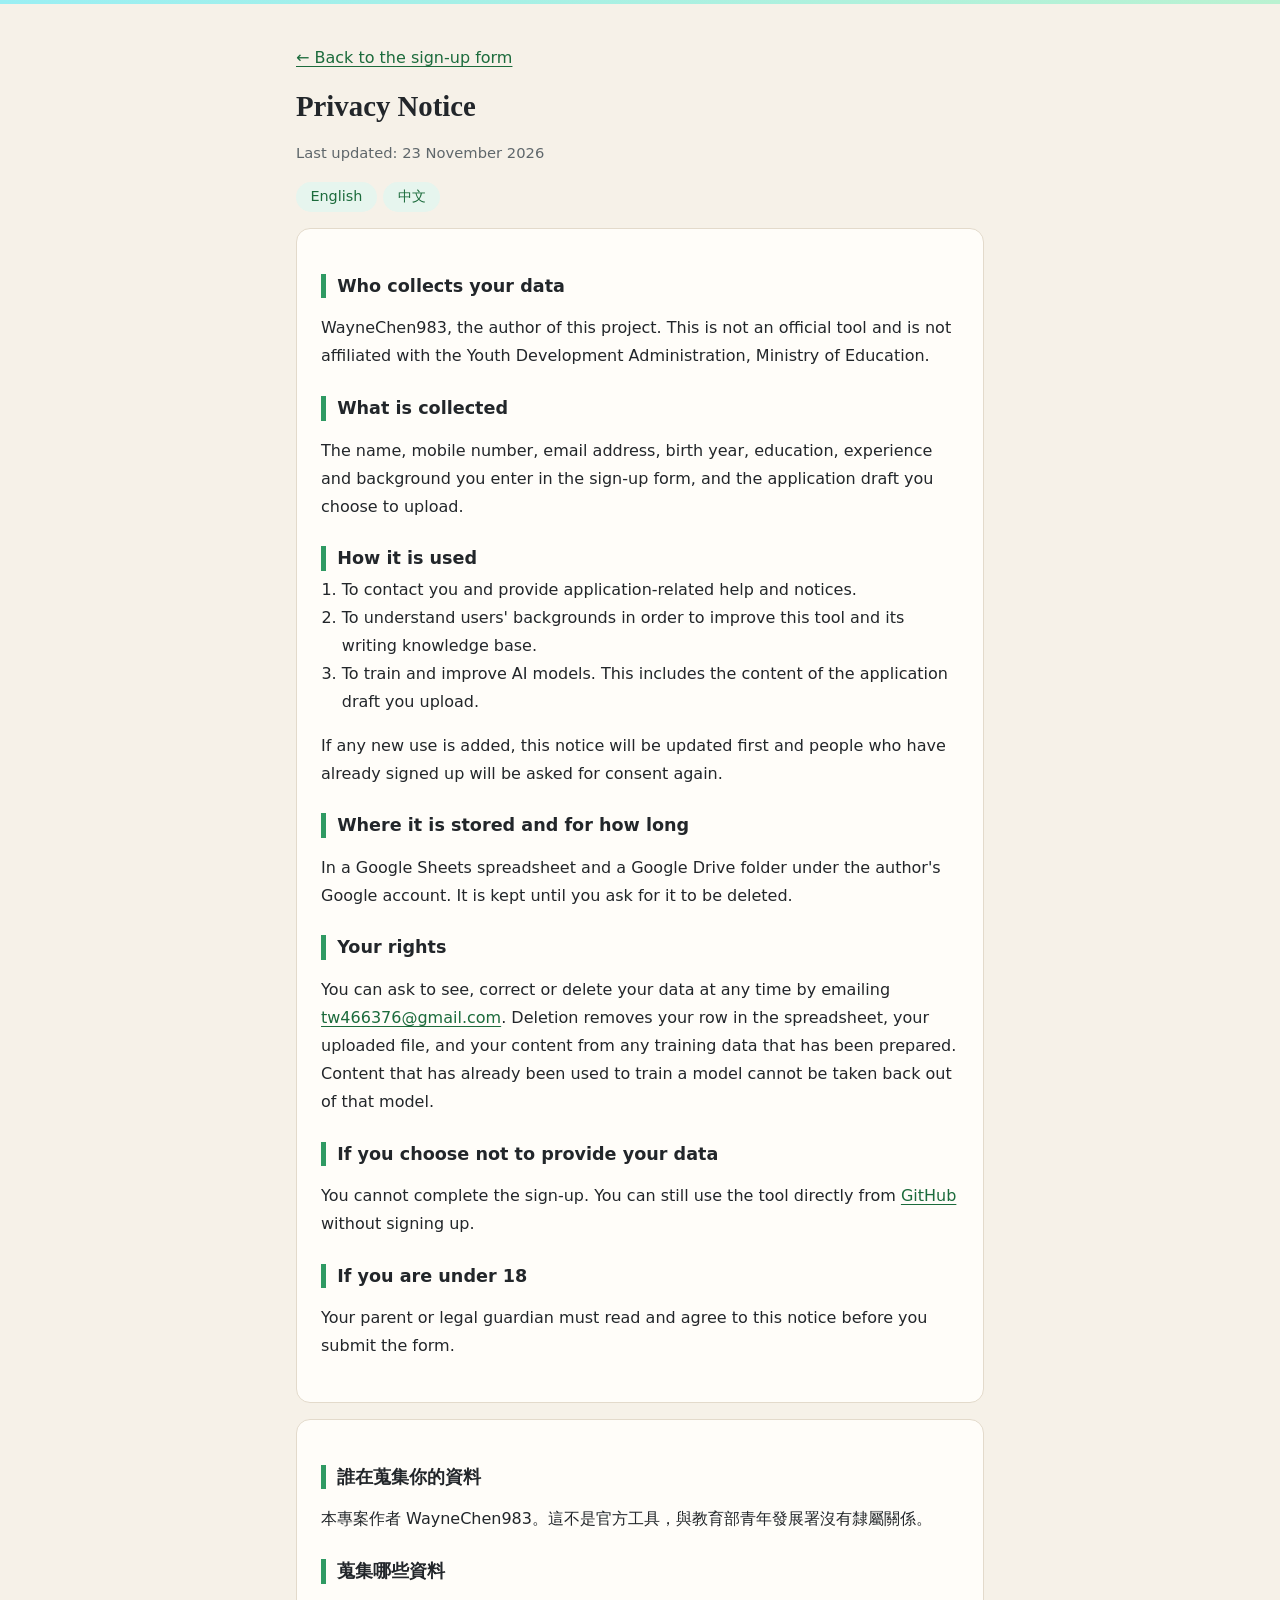
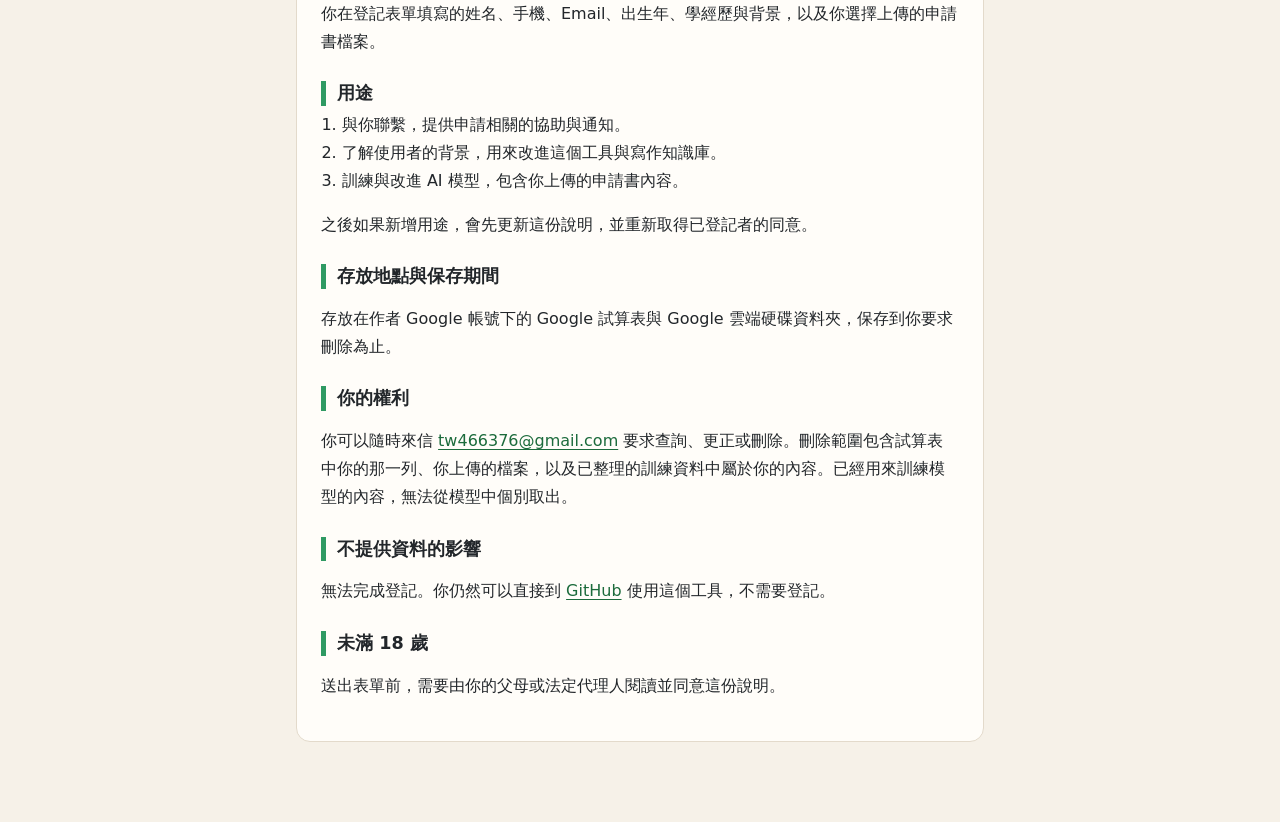
==== docs/privacy.html @ 193ce146 "Move the privacy notice to its own page, in English with a Chinese version The sign-up form now link" ====
<!doctype html>
<html lang="en">
<head>
<meta charset="utf-8">
<meta name="viewport" content="width=device-width, initial-scale=1">
<title>Privacy Notice | 青年百億申請幫手</title>
<style>
:root { --bg: #f6f1e8; --surface: #fffdf9; --ink: #22262a; --muted: #5f676b; --line: #e3dacb; --brand: #1c6b3c;
  --grad: linear-gradient(90deg, #9aeff3, #baf2d1); --tint: #e6f5ee; --bar: #2f9a63; }
@media (prefers-color-scheme: dark) {
  :root { --bg: #15181a; --surface: #1d2224; --ink: #eceae5; --muted: #a3acab; --line: #2e3536; --brand: #7fd6a4;
    --grad: linear-gradient(90deg, #5fcfd4, #8fdcb0); --tint: #1b3229; --bar: #6fd39c; }
}
* { box-sizing: border-box; }
body { margin: 0; background: var(--bg); color: var(--ink); font: 16px/1.75 "Noto Sans TC", "PingFang TC", "Microsoft JhengHei", system-ui, sans-serif; }
a { color: var(--brand); text-underline-offset: 3px; }
.bar { height: 4px; background: var(--grad); }
main { max-width: 720px; margin: 0 auto; padding: 1.5rem 1rem 4rem; }
h1 { font-family: Georgia, "Noto Serif TC", serif; font-size: 1.8rem; line-height: 1.3; margin: .8rem 0 .2rem; }
h2 { font-size: 1.1rem; margin: 1.6rem 0 .3rem; padding-left: .7rem; border-left: 5px solid var(--bar); line-height: 1.4; }
.muted { color: var(--muted); font-size: .92rem; }
.card { background: var(--surface); border: 1px solid var(--line); border-radius: 14px; padding: 1.2rem 1.5rem 1.6rem; margin: 1rem 0; }
.card p, .card li { max-width: 40em; }
ol, ul { padding-left: 1.3rem; margin: .3rem 0; }
.jump { display: inline-block; background: var(--tint); border-radius: 99px; padding: .15rem .9rem; font-size: .9rem; text-decoration: none; margin-right: .4rem; }
</style>
</head>
<body>
<div class="bar"></div>
<main>
  <p><a href="./">← Back to the sign-up form</a></p>
  <h1>Privacy Notice</h1>
  <p class="muted">Last updated: 23 November 2026</p>
  <p><a class="jump" href="#en">English</a><a class="jump" href="#zh">中文</a></p>

  <article class="card" id="en" lang="en">
    <h2>Who collects your data</h2>
    <p>WayneChen983, the author of this project. This is not an official tool and is not affiliated with the Youth Development Administration, Ministry of Education.</p>

    <h2>What is collected</h2>
    <p>The name, mobile number, email address, birth year, education, experience and background you enter in the sign-up form, and the application draft you choose to upload.</p>

    <h2>How it is used</h2>
    <ol>
      <li>To contact you and provide application-related help and notices.</li>
      <li>To understand users' backgrounds in order to improve this tool and its writing knowledge base.</li>
      <li>To train and improve AI models. This includes the content of the application draft you upload.</li>
    </ol>
    <p>If any new use is added, this notice will be updated first and people who have already signed up will be asked for consent again.</p>

    <h2>Where it is stored and for how long</h2>
    <p>In a Google Sheets spreadsheet and a Google Drive folder under the author's Google account. It is kept until you ask for it to be deleted.</p>

    <h2>Your rights</h2>
    <p>You can ask to see, correct or delete your data at any time by emailing <a href="mailto:tw466376@gmail.com">tw466376@gmail.com</a>. Deletion removes your row in the spreadsheet, your uploaded file, and your content from any training data that has been prepared. Content that has already been used to train a model cannot be taken back out of that model.</p>

    <h2>If you choose not to provide your data</h2>
    <p>You cannot complete the sign-up. You can still use the tool directly from <a href="https://github.com/WayneChen983/twpathfinder-helper">GitHub</a> without signing up.</p>

    <h2>If you are under 18</h2>
    <p>Your parent or legal guardian must read and agree to this notice before you submit the form.</p>
  </article>

  <article class="card" id="zh" lang="zh-Hant-TW">
    <h2>誰在蒐集你的資料</h2>
    <p>本專案作者 WayneChen983。這不是官方工具，與教育部青年發展署沒有隸屬關係。</p>

    <h2>蒐集哪些資料</h2>
    <p>你在登記表單填寫的姓名、手機、Email、出生年、學經歷與背景，以及你選擇上傳的申請書檔案。</p>

    <h2>用途</h2>
    <ol>
      <li>與你聯繫，提供申請相關的協助與通知。</li>
      <li>了解使用者的背景，用來改進這個工具與寫作知識庫。</li>
      <li>訓練與改進 AI 模型，包含你上傳的申請書內容。</li>
    </ol>
    <p>之後如果新增用途，會先更新這份說明，並重新取得已登記者的同意。</p>

    <h2>存放地點與保存期間</h2>
    <p>存放在作者 Google 帳號下的 Google 試算表與 Google 雲端硬碟資料夾，保存到你要求刪除為止。</p>

    <h2>你的權利</h2>
    <p>你可以隨時來信 <a href="mailto:tw466376@gmail.com">tw466376@gmail.com</a> 要求查詢、更正或刪除。刪除範圍包含試算表中你的那一列、你上傳的檔案，以及已整理的訓練資料中屬於你的內容。已經用來訓練模型的內容，無法從模型中個別取出。</p>

    <h2>不提供資料的影響</h2>
    <p>無法完成登記。你仍然可以直接到 <a href="https://github.com/WayneChen983/twpathfinder-helper">GitHub</a> 使用這個工具，不需要登記。</p>

    <h2>未滿 18 歲</h2>
    <p>送出表單前，需要由你的父母或法定代理人閱讀並同意這份說明。</p>
  </article>
</main>
</body>
</html>
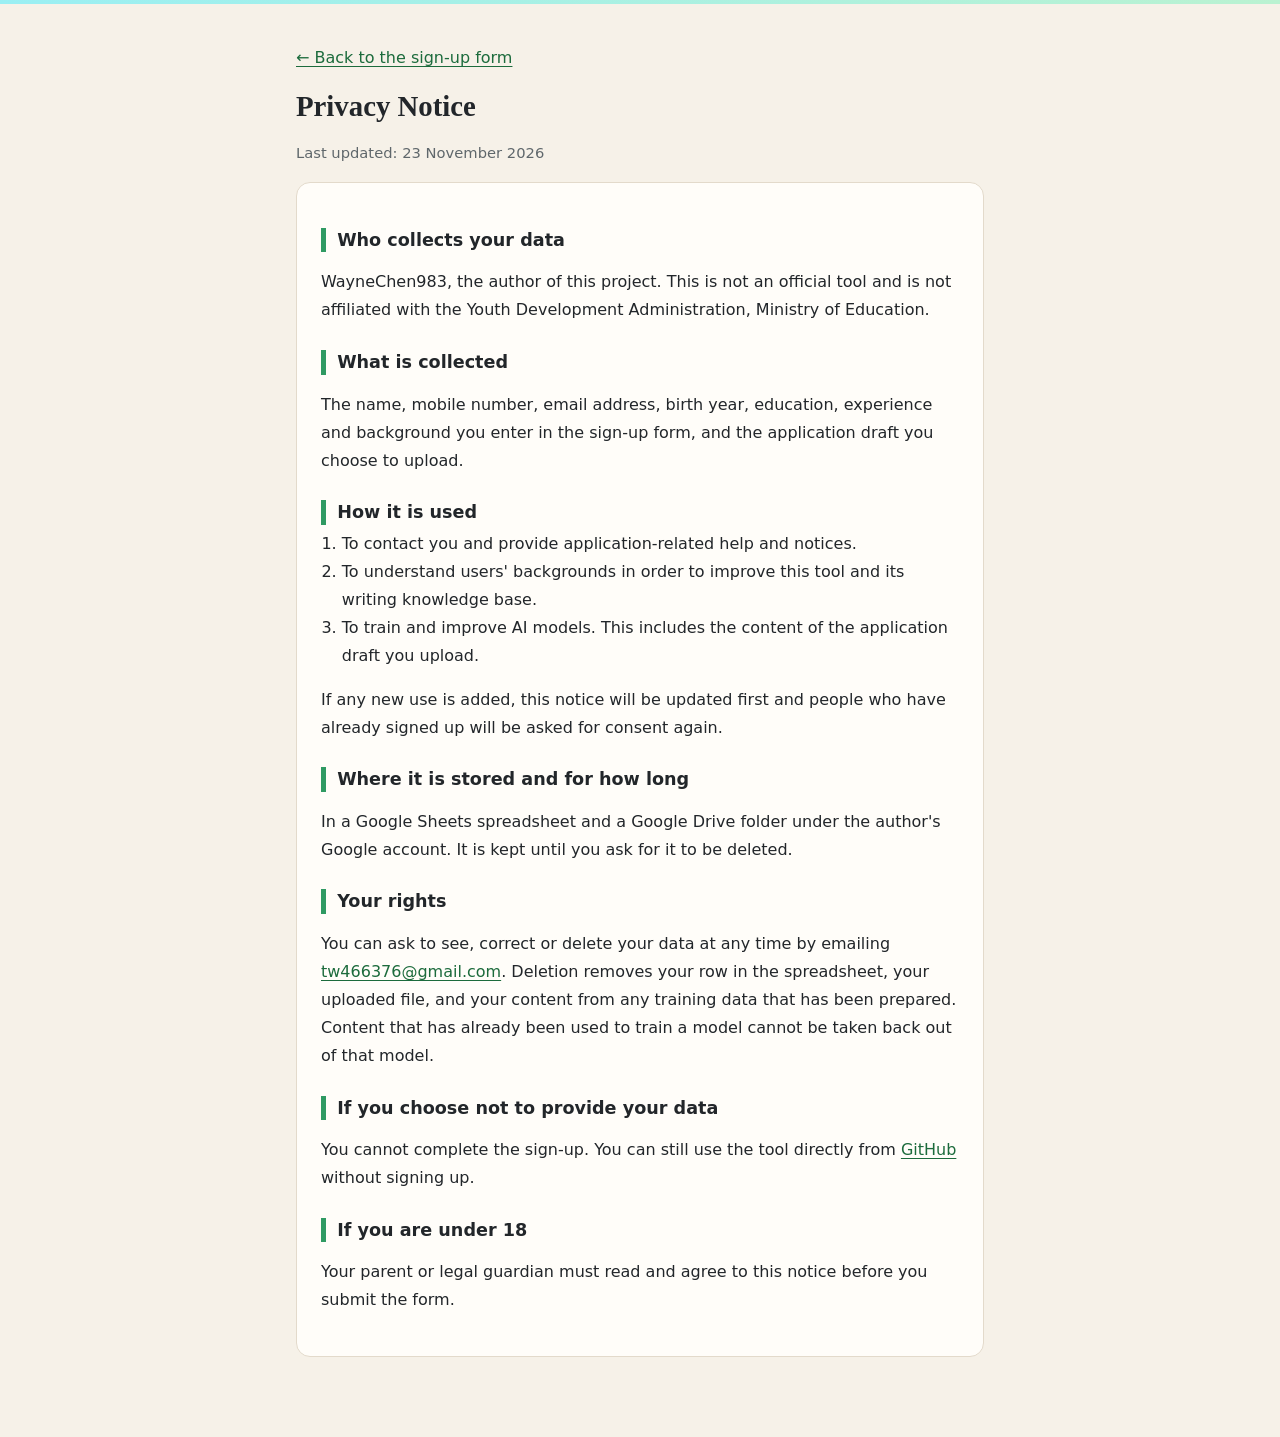
==== commit 17c87857: "Make the privacy notice page English only Co-Authored-By: Claude Fable 5.2 <noreply@anthropic.com>" ====
--- a/docs/privacy.html
+++ b/docs/privacy.html
@@ -3,7 +3,7 @@
 <head>
 <meta charset="utf-8">
 <meta name="viewport" content="width=device-width, initial-scale=1">
-<title>Privacy Notice | 青年百億申請幫手</title>
+<title>Privacy Notice | Pathfinder Application Helper</title>
 <style>
 :root { --bg: #f6f1e8; --surface: #fffdf9; --ink: #22262a; --muted: #5f676b; --line: #e3dacb; --brand: #1c6b3c;
   --grad: linear-gradient(90deg, #9aeff3, #baf2d1); --tint: #e6f5ee; --bar: #2f9a63; }
@@ -31,7 +31,6 @@
   <p><a href="./">← Back to the sign-up form</a></p>
   <h1>Privacy Notice</h1>
   <p class="muted">Last updated: 23 November 2026</p>
-  <p><a class="jump" href="#en">English</a><a class="jump" href="#zh">中文</a></p>
 
   <article class="card" id="en" lang="en">
     <h2>Who collects your data</h2>
@@ -60,34 +59,6 @@
     <h2>If you are under 18</h2>
     <p>Your parent or legal guardian must read and agree to this notice before you submit the form.</p>
   </article>
-
-  <article class="card" id="zh" lang="zh-Hant-TW">
-    <h2>誰在蒐集你的資料</h2>
-    <p>本專案作者 WayneChen983。這不是官方工具，與教育部青年發展署沒有隸屬關係。</p>
-
-    <h2>蒐集哪些資料</h2>
-    <p>你在登記表單填寫的姓名、手機、Email、出生年、學經歷與背景，以及你選擇上傳的申請書檔案。</p>
-
-    <h2>用途</h2>
-    <ol>
-      <li>與你聯繫，提供申請相關的協助與通知。</li>
-      <li>了解使用者的背景，用來改進這個工具與寫作知識庫。</li>
-      <li>訓練與改進 AI 模型，包含你上傳的申請書內容。</li>
-    </ol>
-    <p>之後如果新增用途，會先更新這份說明，並重新取得已登記者的同意。</p>
-
-    <h2>存放地點與保存期間</h2>
-    <p>存放在作者 Google 帳號下的 Google 試算表與 Google 雲端硬碟資料夾，保存到你要求刪除為止。</p>
-
-    <h2>你的權利</h2>
-    <p>你可以隨時來信 <a href="mailto:tw466376@gmail.com">tw466376@gmail.com</a> 要求查詢、更正或刪除。刪除範圍包含試算表中你的那一列、你上傳的檔案，以及已整理的訓練資料中屬於你的內容。已經用來訓練模型的內容，無法從模型中個別取出。</p>
-
-    <h2>不提供資料的影響</h2>
-    <p>無法完成登記。你仍然可以直接到 <a href="https://github.com/WayneChen983/twpathfinder-helper">GitHub</a> 使用這個工具，不需要登記。</p>
-
-    <h2>未滿 18 歲</h2>
-    <p>送出表單前，需要由你的父母或法定代理人閱讀並同意這份說明。</p>
-  </article>
 </main>
 </body>
 </html>
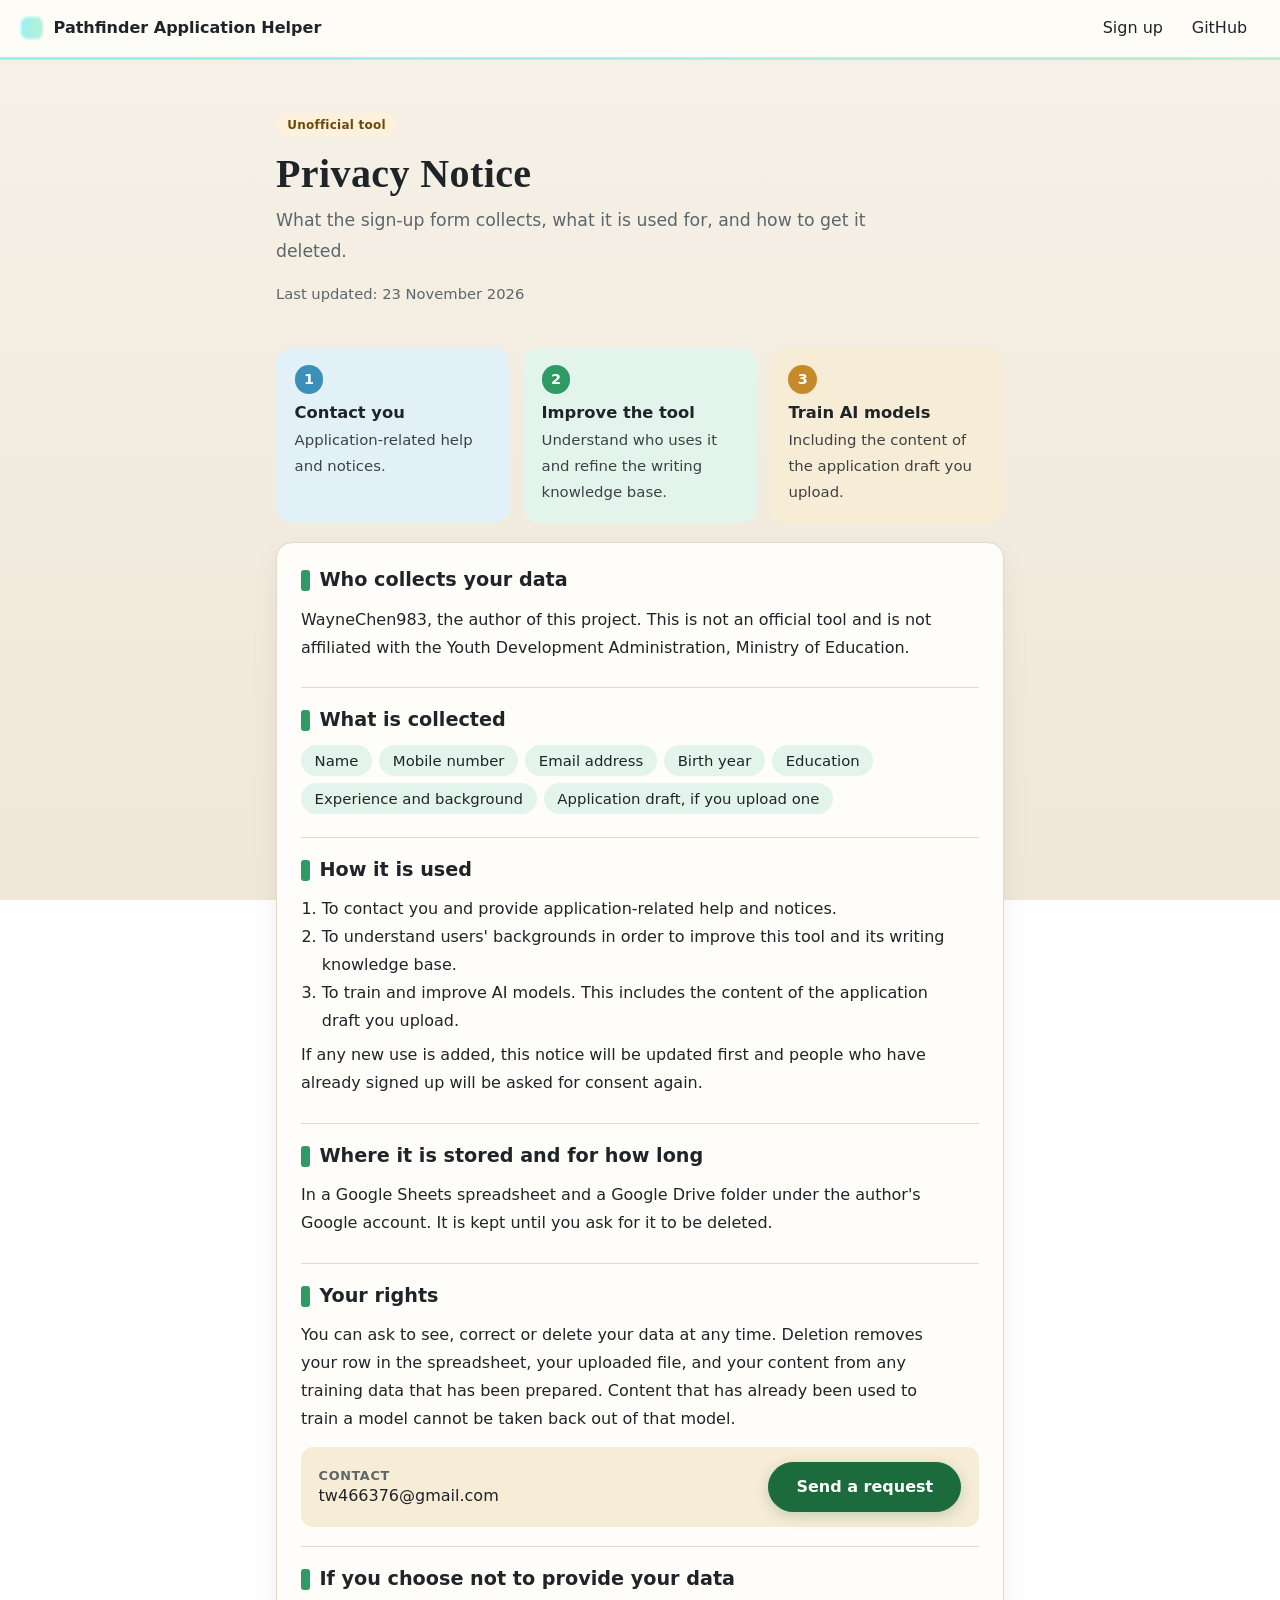
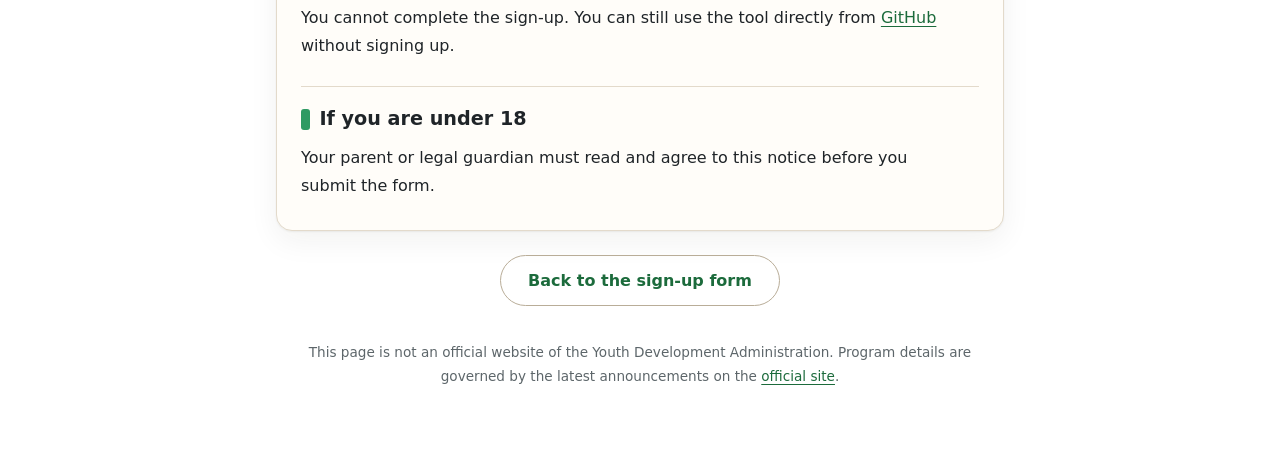
==== commit f30c6805: "Redesign the sign-up and privacy pages with a shared stylesheet Adds a sticky header, hero illustrat" ====
--- a/docs/privacy.html
+++ b/docs/privacy.html
@@ -4,61 +4,72 @@
 <meta charset="utf-8">
 <meta name="viewport" content="width=device-width, initial-scale=1">
 <title>Privacy Notice | Pathfinder Application Helper</title>
-<style>
-:root { --bg: #f6f1e8; --surface: #fffdf9; --ink: #22262a; --muted: #5f676b; --line: #e3dacb; --brand: #1c6b3c;
-  --grad: linear-gradient(90deg, #9aeff3, #baf2d1); --tint: #e6f5ee; --bar: #2f9a63; }
-@media (prefers-color-scheme: dark) {
-  :root { --bg: #15181a; --surface: #1d2224; --ink: #eceae5; --muted: #a3acab; --line: #2e3536; --brand: #7fd6a4;
-    --grad: linear-gradient(90deg, #5fcfd4, #8fdcb0); --tint: #1b3229; --bar: #6fd39c; }
-}
-* { box-sizing: border-box; }
-body { margin: 0; background: var(--bg); color: var(--ink); font: 16px/1.75 "Noto Sans TC", "PingFang TC", "Microsoft JhengHei", system-ui, sans-serif; }
-a { color: var(--brand); text-underline-offset: 3px; }
-.bar { height: 4px; background: var(--grad); }
-main { max-width: 720px; margin: 0 auto; padding: 1.5rem 1rem 4rem; }
-h1 { font-family: Georgia, "Noto Serif TC", serif; font-size: 1.8rem; line-height: 1.3; margin: .8rem 0 .2rem; }
-h2 { font-size: 1.1rem; margin: 1.6rem 0 .3rem; padding-left: .7rem; border-left: 5px solid var(--bar); line-height: 1.4; }
-.muted { color: var(--muted); font-size: .92rem; }
-.card { background: var(--surface); border: 1px solid var(--line); border-radius: 14px; padding: 1.2rem 1.5rem 1.6rem; margin: 1rem 0; }
-.card p, .card li { max-width: 40em; }
-ol, ul { padding-left: 1.3rem; margin: .3rem 0; }
-.jump { display: inline-block; background: var(--tint); border-radius: 99px; padding: .15rem .9rem; font-size: .9rem; text-decoration: none; margin-right: .4rem; }
-</style>
+<link rel="stylesheet" href="site.css">
 </head>
 <body>
-<div class="bar"></div>
+<header class="nav">
+  <a class="brand" href="./"><span class="mark" aria-hidden="true"></span>Pathfinder Application Helper</a>
+  <nav><a href="./">Sign up</a><a href="https://github.com/WayneChen983/twpathfinder-helper" target="_blank" rel="noopener">GitHub</a></nav>
+</header>
+
 <main>
-  <p><a href="./">← Back to the sign-up form</a></p>
-  <h1>Privacy Notice</h1>
-  <p class="muted">Last updated: 23 November 2026</p>
+  <section class="hero-panel">
+    <span class="badge">Unofficial tool</span>
+    <h1>Privacy Notice</h1>
+    <p class="lead">What the sign-up form collects, what it is used for, and how to get it deleted.</p>
+    <p class="muted">Last updated: 23 November 2026</p>
+  </section>
 
-  <article class="card" id="en" lang="en">
-    <h2>Who collects your data</h2>
-    <p>WayneChen983, the author of this project. This is not an official tool and is not affiliated with the Youth Development Administration, Ministry of Education.</p>
+  <section class="tiles" aria-label="How your data is used, at a glance">
+    <div class="tile t-sky"><span class="n">1</span><h3>Contact you</h3><p>Application-related help and notices.</p></div>
+    <div class="tile t-mint"><span class="n">2</span><h3>Improve the tool</h3><p>Understand who uses it and refine the writing knowledge base.</p></div>
+    <div class="tile t-sand"><span class="n">3</span><h3>Train AI models</h3><p>Including the content of the application draft you upload.</p></div>
+  </section>
 
-    <h2>What is collected</h2>
-    <p>The name, mobile number, email address, birth year, education, experience and background you enter in the sign-up form, and the application draft you choose to upload.</p>
+  <article class="card doc">
+    <section>
+      <h2>Who collects your data</h2>
+      <p>WayneChen983, the author of this project. This is not an official tool and is not affiliated with the Youth Development Administration, Ministry of Education.</p>
+    </section>
+    <section>
+      <h2>What is collected</h2>
+      <ul class="chips">
+        <li>Name</li><li>Mobile number</li><li>Email address</li><li>Birth year</li><li>Education</li><li>Experience and background</li><li>Application draft, if you upload one</li>
+      </ul>
+    </section>
+    <section>
+      <h2>How it is used</h2>
+      <ol>
+        <li>To contact you and provide application-related help and notices.</li>
+        <li>To understand users' backgrounds in order to improve this tool and its writing knowledge base.</li>
+        <li>To train and improve AI models. This includes the content of the application draft you upload.</li>
+      </ol>
+      <p>If any new use is added, this notice will be updated first and people who have already signed up will be asked for consent again.</p>
+    </section>
+    <section>
+      <h2>Where it is stored and for how long</h2>
+      <p>In a Google Sheets spreadsheet and a Google Drive folder under the author's Google account. It is kept until you ask for it to be deleted.</p>
+    </section>
+    <section>
+      <h2>Your rights</h2>
+      <p>You can ask to see, correct or delete your data at any time. Deletion removes your row in the spreadsheet, your uploaded file, and your content from any training data that has been prepared. Content that has already been used to train a model cannot be taken back out of that model.</p>
+      <div class="callout">
+        <div><b>Contact</b><span>tw466376@gmail.com</span></div>
+        <a class="btn" href="mailto:tw466376@gmail.com?subject=Data%20request%20%E2%80%93%20Pathfinder%20Application%20Helper">Send a request</a>
+      </div>
+    </section>
+    <section>
+      <h2>If you choose not to provide your data</h2>
+      <p>You cannot complete the sign-up. You can still use the tool directly from <a href="https://github.com/WayneChen983/twpathfinder-helper" target="_blank" rel="noopener">GitHub</a> without signing up.</p>
+    </section>
+    <section>
+      <h2>If you are under 18</h2>
+      <p>Your parent or legal guardian must read and agree to this notice before you submit the form.</p>
+    </section>
+  </article>
 
-    <h2>How it is used</h2>
-    <ol>
-      <li>To contact you and provide application-related help and notices.</li>
-      <li>To understand users' backgrounds in order to improve this tool and its writing knowledge base.</li>
-      <li>To train and improve AI models. This includes the content of the application draft you upload.</li>
-    </ol>
-    <p>If any new use is added, this notice will be updated first and people who have already signed up will be asked for consent again.</p>
-
-    <h2>Where it is stored and for how long</h2>
-    <p>In a Google Sheets spreadsheet and a Google Drive folder under the author's Google account. It is kept until you ask for it to be deleted.</p>
-
-    <h2>Your rights</h2>
-    <p>You can ask to see, correct or delete your data at any time by emailing <a href="mailto:tw466376@gmail.com">tw466376@gmail.com</a>. Deletion removes your row in the spreadsheet, your uploaded file, and your content from any training data that has been prepared. Content that has already been used to train a model cannot be taken back out of that model.</p>
-
-    <h2>If you choose not to provide your data</h2>
-    <p>You cannot complete the sign-up. You can still use the tool directly from <a href="https://github.com/WayneChen983/twpathfinder-helper">GitHub</a> without signing up.</p>
-
-    <h2>If you are under 18</h2>
-    <p>Your parent or legal guardian must read and agree to this notice before you submit the form.</p>
-  </article>
+  <p class="center"><a class="btn ghost" href="./">Back to the sign-up form</a></p>
+  <footer>This page is not an official website of the Youth Development Administration. Program details are governed by the latest announcements on the <a href="https://twpathfinder.yda.gov.tw" target="_blank" rel="noopener">official site</a>.</footer>
 </main>
 </body>
 </html>
--- a/docs/site.css
+++ b/docs/site.css
@@ -0,0 +1,127 @@
+/* 登記頁面與隱私說明頁共用的樣式 */
+:root {
+  --bg: #f6f1e8; --bg2: #efe7d8; --surface: #fffdf9; --ink: #1f2428; --muted: #5d666a; --line: #e3dacb;
+  --field: #ffffff; --field-line: #b9ad98;
+  --brand: #1c6b3c; --brand-hover: #175a32; --brand-ink: #ffffff; --grad: linear-gradient(90deg, #9aeff3, #baf2d1);
+  --tint-mint: #e3f4ec; --tint-sky: #e2f0f8; --tint-sand: #f7ecd6; --bar-mint: #2f9a63; --bar-sky: #3c8fb8; --bar-sand: #c58a2b;
+  --warn-bg: #fdf1dc; --warn-ink: #6b4a0a; --danger: #a3261f; --code-bg: #1f2a2c; --code-ink: #e8f3ee;
+  --shadow: 0 1px 2px rgba(40, 30, 10, .06), 0 10px 30px rgba(40, 30, 10, .06);
+  --radius: 16px;
+}
+@media (prefers-color-scheme: dark) {
+  :root {
+    --bg: #131718; --bg2: #171c1d; --surface: #1c2224; --ink: #eceae5; --muted: #a3acab; --line: #2e3536;
+    --field: #0e1315; --field-line: #5b6a6b;
+    --brand: #7fd6a4; --brand-hover: #96e0b5; --brand-ink: #0c2a19; --grad: linear-gradient(90deg, #5fcfd4, #8fdcb0);
+    --tint-mint: #1b3229; --tint-sky: #1a2d38; --tint-sand: #332a18; --bar-mint: #6fd39c; --bar-sky: #74bfe6; --bar-sand: #e6b45e;
+    --warn-bg: #3a2e12; --warn-ink: #f2d99b; --danger: #f08a82; --code-bg: #0b1012; --code-ink: #dff0e8;
+    --shadow: 0 1px 2px rgba(0, 0, 0, .4);
+  }
+}
+* { box-sizing: border-box; }
+html { -webkit-text-size-adjust: 100%; scroll-behavior: smooth; }
+@media (prefers-reduced-motion: reduce) { html { scroll-behavior: auto; } * { transition: none !important; } }
+body { margin: 0; color: var(--ink); background: linear-gradient(var(--bg), var(--bg2)) fixed;
+  font: 16px/1.75 "Noto Sans TC", "PingFang TC", "Microsoft JhengHei", system-ui, -apple-system, "Segoe UI", sans-serif; }
+a { color: var(--brand); text-underline-offset: 3px; }
+[hidden] { display: none !important; }
+
+/* 頁首 */
+.nav { position: sticky; top: 0; z-index: 10; display: flex; justify-content: space-between; align-items: center; gap: 1rem;
+  padding: .65rem 1.25rem; background: color-mix(in srgb, var(--surface) 88%, transparent); backdrop-filter: blur(10px);
+  border-bottom: 1px solid var(--line); }
+.nav::after { content: ""; position: absolute; left: 0; right: 0; bottom: -3px; height: 3px; background: var(--grad); }
+.brand { display: flex; align-items: center; gap: .6rem; font-weight: 700; color: var(--ink); text-decoration: none; }
+.mark { width: 1.5rem; height: 1.5rem; border-radius: 8px; background: var(--grad); box-shadow: inset 0 0 0 2px rgba(255, 255, 255, .5); flex: none; }
+.nav nav { display: flex; gap: .2rem; }
+.nav nav a { text-decoration: none; color: var(--ink); font-weight: 500; padding: .25rem .8rem; border-radius: 99px; }
+.nav nav a:hover { background: var(--tint-mint); }
+
+main { max-width: 760px; margin: 0 auto; padding: 1.75rem 1rem 4rem; }
+
+/* 主視覺 */
+.hero-img { display: block; width: 100%; height: auto; border-radius: var(--radius); border: 1px solid var(--line); box-shadow: var(--shadow); }
+.hero-panel { padding: 1.5rem 0 .5rem; }
+.badge { display: inline-block; font-size: .75rem; font-weight: 700; letter-spacing: .02em; padding: .1rem .7rem; border-radius: 99px; background: var(--warn-bg); color: var(--warn-ink); }
+h1 { font-family: Georgia, "Noto Serif TC", "PMingLiU", serif; font-size: clamp(1.9rem, 5vw, 2.5rem); line-height: 1.25; margin: .7rem 0 .4rem; text-wrap: balance; letter-spacing: .01em; }
+.lead { color: var(--muted); font-size: 1.08rem; margin: 0 0 .6rem; max-width: 36em; }
+.muted { color: var(--muted); font-size: .92rem; }
+.center { text-align: center; margin-top: 1.5rem; }
+
+/* 卡片 */
+.card { background: var(--surface); border: 1px solid var(--line); border-radius: var(--radius); padding: 1.5rem; margin: 1.1rem 0; box-shadow: var(--shadow); }
+h2 { font-size: 1.2rem; line-height: 1.4; margin: 0 0 .7rem; }
+h3 { font-size: 1.02rem; margin: .5rem 0 .15rem; line-height: 1.35; }
+
+.tiles { display: grid; grid-template-columns: repeat(auto-fit, minmax(190px, 1fr)); gap: .8rem; margin: 1.2rem 0; }
+.tile { border-radius: var(--radius); padding: 1rem 1.1rem 1.1rem; border: 1px solid transparent; }
+.tile p { margin: 0; font-size: .93rem; color: var(--ink); opacity: .85; }
+.tile .n { display: inline-grid; place-items: center; width: 1.8rem; height: 1.8rem; border-radius: 50%; color: #fff; font-weight: 700; font-size: .9rem; }
+.t-sky { background: var(--tint-sky); } .t-sky .n { background: var(--bar-sky); }
+.t-mint { background: var(--tint-mint); } .t-mint .n { background: var(--bar-mint); }
+.t-sand { background: var(--tint-sand); } .t-sand .n { background: var(--bar-sand); }
+
+.how { list-style: none; padding: 0; margin: 0; display: grid; gap: .6rem; }
+.how li { display: flex; gap: .8rem; align-items: flex-start; background: var(--tint-sky); border-radius: 12px; padding: .7rem .95rem; }
+.how b { display: inline-grid; place-items: center; width: 1.7em; height: 1.7em; border-radius: 50%; background: var(--bar-sky); color: #fff; flex: none; font-size: .9rem; }
+
+/* 文件頁 */
+.doc section { padding: 1.2rem 0; border-top: 1px solid var(--line); }
+.doc section:first-child { padding-top: 0; border-top: 0; } .doc section:last-child { padding-bottom: 0; }
+.doc h2 { display: flex; align-items: center; gap: .6rem; }
+.doc h2::before { content: ""; width: .55rem; height: 1.1em; border-radius: 3px; background: var(--bar-mint); flex: none; }
+.doc p, .doc li { max-width: 40em; }
+.doc p { margin: .4rem 0; }
+.doc ol { padding-left: 1.3rem; margin: .3rem 0; }
+.chips { list-style: none; padding: 0; margin: .2rem 0; display: flex; flex-wrap: wrap; gap: .45rem; }
+.chips li { background: var(--tint-mint); border-radius: 99px; padding: .15rem .85rem; font-size: .93rem; }
+.callout { display: flex; flex-wrap: wrap; gap: .8rem 1.2rem; align-items: center; justify-content: space-between; background: var(--tint-sand);
+  border-radius: 12px; padding: .9rem 1.1rem; margin-top: .9rem; }
+.callout div { display: flex; flex-direction: column; line-height: 1.4; }
+.callout b { font-size: .8rem; letter-spacing: .05em; text-transform: uppercase; color: var(--muted); }
+
+/* 表單 */
+.form-section { padding: 1.4rem 0; border-top: 1px solid var(--line); }
+.form-section:first-of-type { padding-top: 0; border-top: 0; }
+form { counter-reset: sec; }
+.form-section > h2 { display: flex; align-items: center; gap: .65rem; counter-increment: sec; }
+.form-section > h2::before { content: counter(sec); display: inline-grid; place-items: center; width: 1.9rem; height: 1.9rem; border-radius: 50%;
+  background: var(--grad); color: #16302b; font-size: .95rem; font-weight: 700; flex: none; }
+label { display: block; font-weight: 600; margin: 1.05rem 0 .3rem; }
+label .opt { font-weight: 500; color: var(--muted); font-size: .78rem; margin-left: .4rem; padding: 0 .5rem; border-radius: 99px; background: var(--tint-sky); }
+label .req { color: var(--danger); margin-left: .15rem; }
+.hint { margin: 0 0 .35rem; color: var(--muted); font-size: .88rem; }
+input, select, textarea { font: inherit; color: var(--ink); background: var(--field); border: 1.5px solid var(--field-line); border-radius: 10px; padding: .6rem .75rem; width: 100%;
+  transition: border-color .15s, box-shadow .15s; }
+textarea { resize: vertical; line-height: 1.7; }
+::placeholder { color: var(--muted); opacity: .7; }
+input:hover, select:hover, textarea:hover { border-color: var(--bar-mint); }
+input:focus, select:focus, textarea:focus, button:focus-visible, a:focus-visible { outline: none; border-color: var(--bar-mint); box-shadow: 0 0 0 3px rgba(47, 154, 99, .28); }
+input[type=file] { background: var(--tint-sky); border: 1.5px dashed var(--bar-sky); padding: .8rem; }
+input[type=file]::file-selector-button { font: inherit; font-weight: 600; margin-right: .8rem; padding: .3rem .9rem; border: 0; border-radius: 99px; background: var(--bar-sky); color: #fff; cursor: pointer; }
+input[type=checkbox] { width: 1.2rem; height: 1.2rem; flex: none; margin-top: .3rem; accent-color: var(--brand); }
+.grid2 { display: grid; grid-template-columns: 1fr 1fr; gap: 0 1rem; }
+@media (max-width: 600px) { .grid2 { grid-template-columns: 1fr; } }
+.check { display: flex; gap: .7rem; align-items: flex-start; font-weight: 400; background: var(--tint-sand); border-radius: 12px; padding: .8rem 1rem; margin: .7rem 0; cursor: pointer; }
+.notice-box { background: var(--tint-mint); border-radius: 12px; padding: .8rem 1.1rem; margin: 0; }
+.error { background: var(--warn-bg); color: var(--warn-ink); border-radius: 12px; padding: .7rem 1rem; margin-top: 1rem; }
+.hp { position: absolute; left: -9999px; width: 1px; height: 1px; overflow: hidden; }
+
+/* 按鈕 */
+.btn { display: inline-flex; align-items: center; justify-content: center; background: var(--brand); color: var(--brand-ink); border: 1px solid var(--brand); border-radius: 99px;
+  padding: .65rem 1.7rem; font: inherit; font-weight: 700; cursor: pointer; text-decoration: none; white-space: nowrap; transition: background .15s, transform .1s;
+  box-shadow: 0 4px 14px rgba(28, 107, 60, .22); }
+.btn:hover { background: var(--brand-hover); border-color: var(--brand-hover); }
+.btn:active { transform: translateY(1px); }
+.btn:disabled { opacity: .55; cursor: progress; box-shadow: none; }
+.btn.ghost { background: transparent; color: var(--brand); border-color: var(--field-line); box-shadow: none; }
+.btn.ghost:hover { background: var(--tint-mint); border-color: var(--brand); }
+.actions { display: flex; flex-wrap: wrap; gap: .7rem; align-items: center; margin-top: 1.3rem; }
+@media (max-width: 600px) { .actions .btn { width: 100%; } }
+
+/* 送出後 */
+pre.prompt { background: var(--code-bg); color: var(--code-ink); border-radius: 12px; padding: 1.1rem 1.2rem; white-space: pre-wrap; word-break: break-word;
+  font: 15px/1.7 ui-monospace, "Cascadia Mono", Consolas, monospace; margin: .6rem 0; }
+.repo { display: block; background: var(--tint-sky); border-radius: 12px; padding: .8rem 1.1rem; font-weight: 600; word-break: break-all; text-decoration: none; }
+.repo:hover { text-decoration: underline; }
+footer { color: var(--muted); font-size: .85rem; margin-top: 2.2rem; text-align: center; }
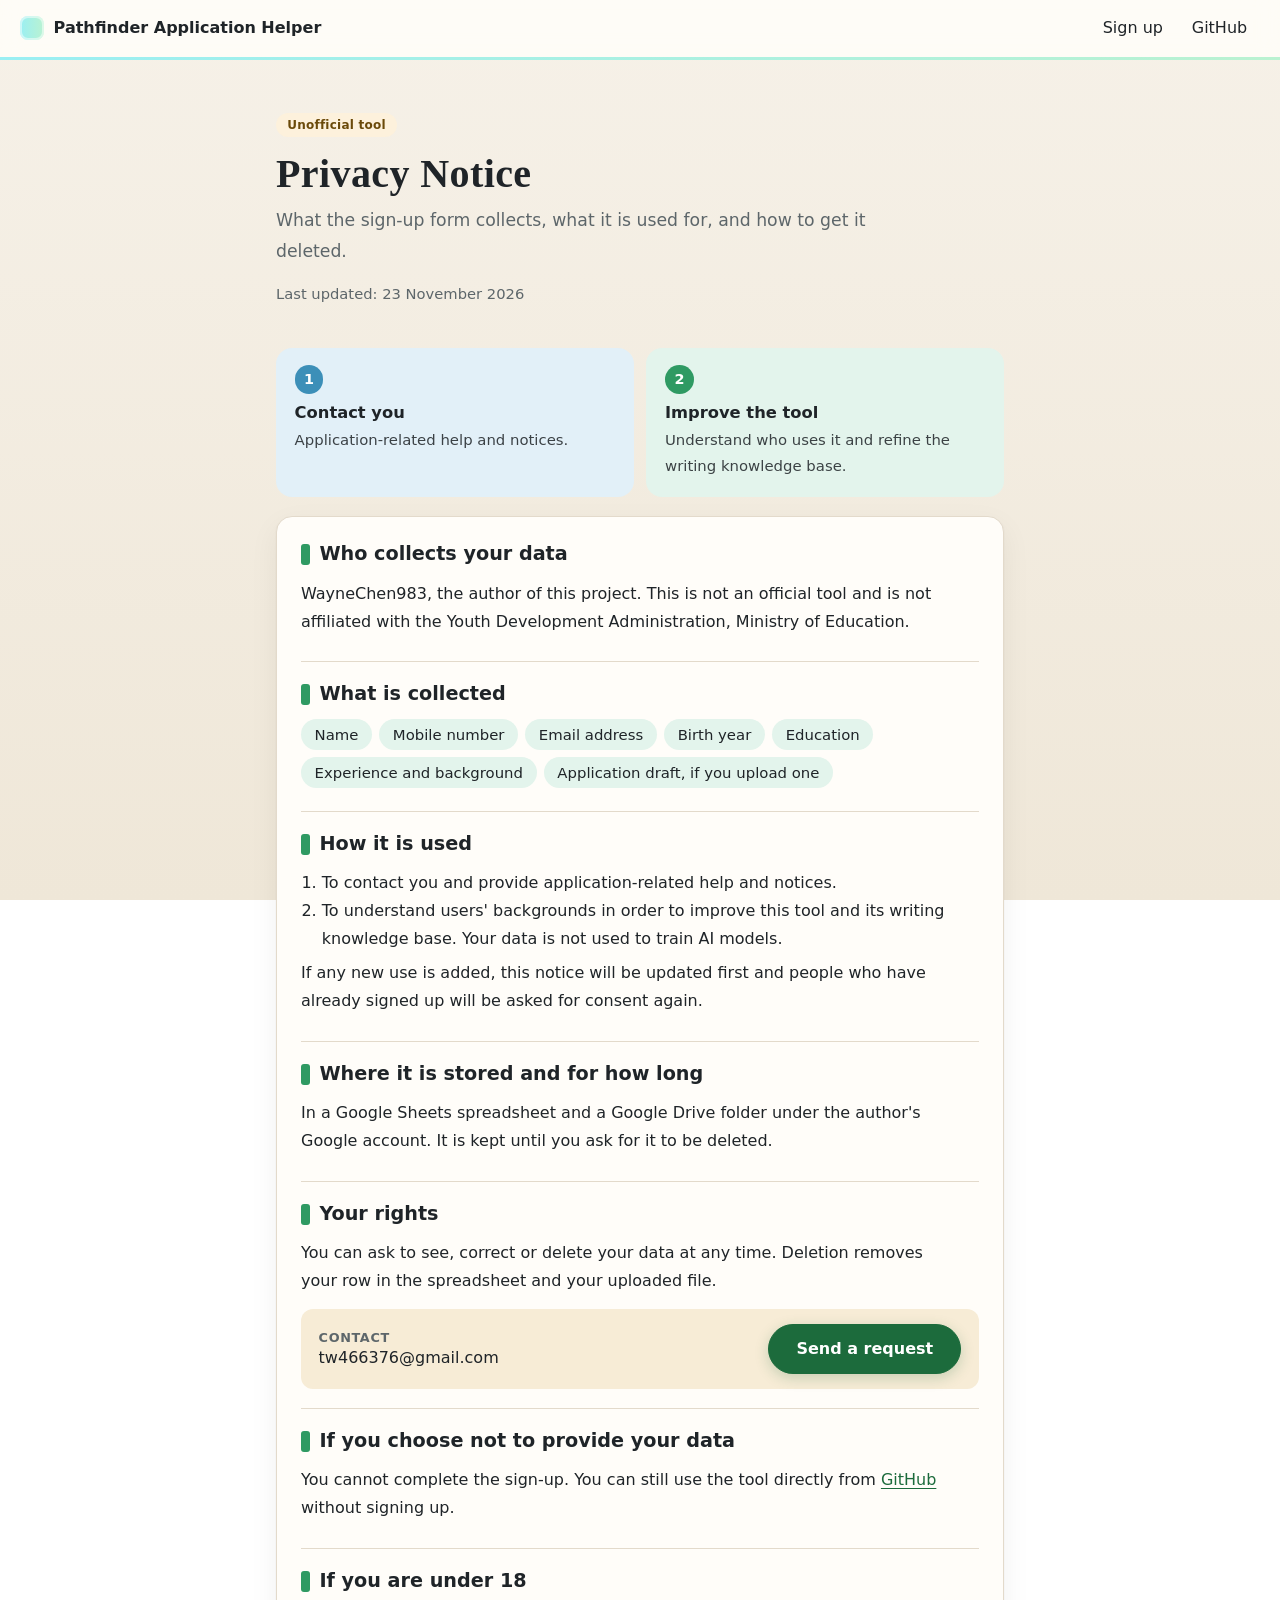
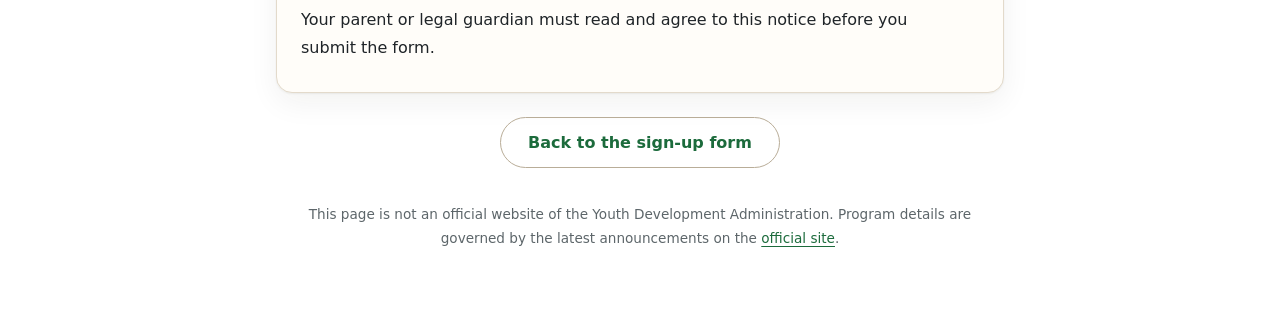
==== commit f047727b: "Privacy notice: drop AI model training from the stated uses The collected data is not used for model" ====
--- a/docs/privacy.html
+++ b/docs/privacy.html
@@ -23,7 +23,6 @@
   <section class="tiles" aria-label="How your data is used, at a glance">
     <div class="tile t-sky"><span class="n">1</span><h3>Contact you</h3><p>Application-related help and notices.</p></div>
     <div class="tile t-mint"><span class="n">2</span><h3>Improve the tool</h3><p>Understand who uses it and refine the writing knowledge base.</p></div>
-    <div class="tile t-sand"><span class="n">3</span><h3>Train AI models</h3><p>Including the content of the application draft you upload.</p></div>
   </section>
 
   <article class="card doc">
@@ -41,8 +40,7 @@
       <h2>How it is used</h2>
       <ol>
         <li>To contact you and provide application-related help and notices.</li>
-        <li>To understand users' backgrounds in order to improve this tool and its writing knowledge base.</li>
-        <li>To train and improve AI models. This includes the content of the application draft you upload.</li>
+        <li>To understand users' backgrounds in order to improve this tool and its writing knowledge base. Your data is not used to train AI models.</li>
       </ol>
       <p>If any new use is added, this notice will be updated first and people who have already signed up will be asked for consent again.</p>
     </section>
@@ -52,7 +50,7 @@
     </section>
     <section>
       <h2>Your rights</h2>
-      <p>You can ask to see, correct or delete your data at any time. Deletion removes your row in the spreadsheet, your uploaded file, and your content from any training data that has been prepared. Content that has already been used to train a model cannot be taken back out of that model.</p>
+      <p>You can ask to see, correct or delete your data at any time. Deletion removes your row in the spreadsheet and your uploaded file.</p>
       <div class="callout">
         <div><b>Contact</b><span>tw466376@gmail.com</span></div>
         <a class="btn" href="mailto:tw466376@gmail.com?subject=Data%20request%20%E2%80%93%20Pathfinder%20Application%20Helper">Send a request</a>
